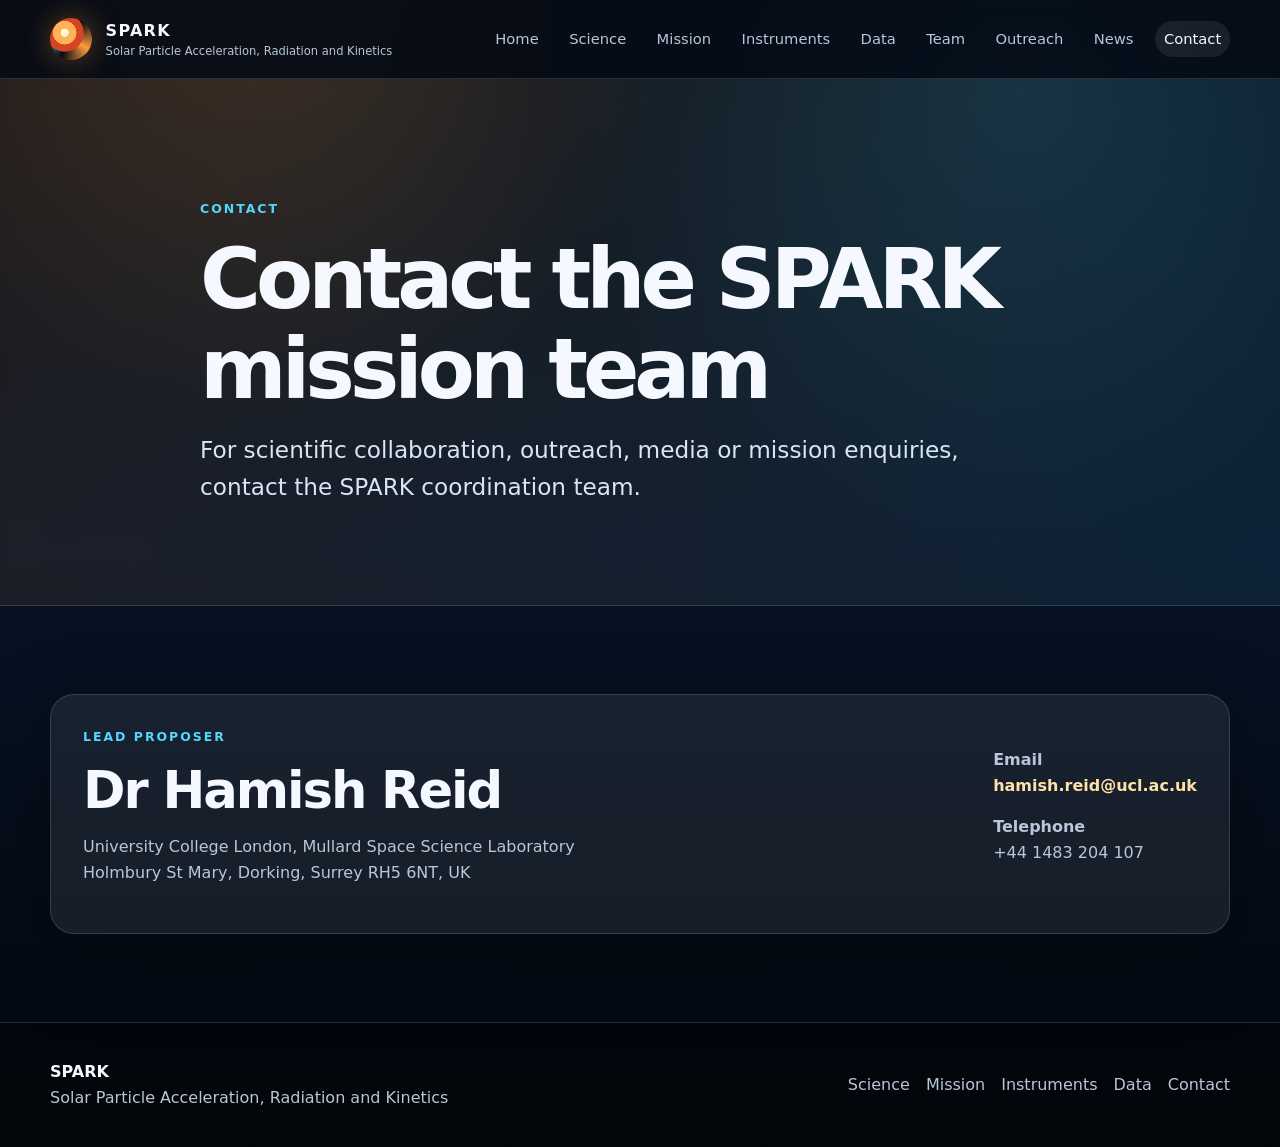
==== contact.html @ b1a7377a "Add files via upload" ====
<!doctype html>
<html lang="en">
<head>
  <meta charset="utf-8" />
  <meta name="viewport" content="width=device-width, initial-scale=1" />
  <meta name="description" content="SPARK — Solar Particle Acceleration, Radiation and Kinetics: an ESA M-class mission concept studying solar flare particle acceleration." />
  <meta name="theme-color" content="#061326" />
  <meta property="og:title" content="SPARK Mission" />
  <meta property="og:description" content="Resolving how magnetised plasmas convert stored energy into accelerated particles and heated plasma." />
  <meta property="og:type" content="website" />
  <meta property="og:image" content="assets/spark-og.svg" />
  <title>SPARK Mission | Solar Particle Acceleration, Radiation and Kinetics</title>
  <link rel="icon" href="assets/favicon.svg" type="image/svg+xml" />
  <link rel="stylesheet" href="styles.css" />
</head>
<body>
<a class="skip-link" href="#main">Skip to content</a>
<header class="site-header">
  <nav class="nav" aria-label="Primary navigation">
    <a class="brand" href="index.html" aria-label="SPARK home">
      <span class="brand-mark" aria-hidden="true"></span>
      <span><strong>SPARK</strong><small>Solar Particle Acceleration, Radiation and Kinetics</small></span>
    </a>
    <button class="nav-toggle" type="button" aria-label="Toggle navigation" aria-expanded="false"><span></span><span></span><span></span></button>
    <div class="nav-links"><a class="" href="index.html">Home</a>
<a class="" href="science.html">Science</a>
<a class="" href="mission.html">Mission</a>
<a class="" href="instruments.html">Instruments</a>
<a class="" href="data.html">Data</a>
<a class="" href="team.html">Team</a>
<a class="" href="outreach.html">Outreach</a>
<a class="" href="news.html">News</a>
<a class="active" href="contact.html">Contact</a></div>
  </nav>
</header>
<main id="main">

<section class="page-hero section"><div class="container narrow reveal"><p class="eyebrow">Contact</p><h1>Contact the SPARK mission team</h1><p class="lead">For scientific collaboration, outreach, media or mission enquiries, contact the SPARK coordination team.</p></div></section>
<section class="section"><div class="container contact-card reveal"><div><p class="section-kicker">Lead proposer</p><h2>Dr Hamish Reid</h2><p>University College London, Mullard Space Science Laboratory<br>Holmbury St Mary, Dorking, Surrey RH5 6NT, UK</p></div><div class="contact-details"><p><strong>Email</strong><br><a href="mailto:hamish.reid@ucl.ac.uk">hamish.reid@ucl.ac.uk</a></p><p><strong>Telephone</strong><br>+44 1483 204 107</p></div></div></section>
</main>
<footer class="site-footer">
  <div class="container footer-grid">
    <div><strong>SPARK</strong><p>Solar Particle Acceleration, Radiation and Kinetics</p></div>
    <div class="footer-links">
      <a href="science.html">Science</a><a href="mission.html">Mission</a><a href="instruments.html">Instruments</a><a href="data.html">Data</a><a href="contact.html">Contact</a>
    </div>
  </div>
</footer>
<script src="script.js"></script>
</body>
</html>
---- styles.css ----
:root{--bg:#061326;--bg2:#091b33;--text:#f5f8ff;--muted:#b8c6d9;--line:rgba(255,255,255,.14);--panel:rgba(255,255,255,.075);--panel2:rgba(255,255,255,.12);--accent:#ff9b3d;--cyan:#54d6ff;--gold:#ffe0a7;--max:1180px;--radius:24px;--shadow:0 24px 80px rgba(0,0,0,.35)}*{box-sizing:border-box}html{scroll-behavior:smooth}body{margin:0;font-family:Inter,ui-sans-serif,system-ui,-apple-system,BlinkMacSystemFont,"Segoe UI",sans-serif;color:var(--text);background:radial-gradient(circle at 20% 0%,rgba(255,155,61,.16),transparent 28%),radial-gradient(circle at 80% 8%,rgba(84,214,255,.13),transparent 32%),linear-gradient(180deg,#050b15 0%,var(--bg) 48%,#03070d 100%);line-height:1.6}a{color:inherit;text-decoration:none}a:hover{color:var(--gold)}.skip-link{position:absolute;left:-999px;top:10px;background:var(--accent);color:#111;padding:.75rem 1rem;border-radius:999px;z-index:1000}.skip-link:focus{left:10px}.container{width:min(var(--max),calc(100% - 40px));margin-inline:auto}.narrow{max-width:880px}.site-header{position:sticky;top:0;z-index:100;backdrop-filter:blur(18px);background:rgba(5,11,21,.78);border-bottom:1px solid var(--line)}.nav{width:min(var(--max),calc(100% - 32px));margin-inline:auto;min-height:78px;display:flex;align-items:center;justify-content:space-between;gap:1rem}.brand{display:inline-flex;align-items:center;gap:.85rem}.brand strong{display:block;letter-spacing:.08em}.brand small{display:block;color:var(--muted);font-size:.72rem;margin-top:-.1rem}.brand-mark{width:42px;height:42px;border-radius:50%;background:radial-gradient(circle at 35% 35%,#fff7d6 0 10%,#ffb257 11% 30%,#d84225 31% 48%,transparent 50%),conic-gradient(from 120deg,var(--accent),transparent,var(--cyan),transparent,var(--accent));box-shadow:0 0 30px rgba(255,155,61,.35)}.nav-links{display:flex;align-items:center;gap:.8rem;color:var(--muted);font-size:.92rem;flex-wrap:wrap}.nav-links a{padding:.42rem .55rem;border-radius:999px}.nav-links a.active,.nav-links a:hover{background:rgba(255,255,255,.08);color:var(--text)}.nav-toggle{display:none;background:none;border:0;padding:.5rem}.nav-toggle span{display:block;width:24px;height:2px;background:var(--text);margin:5px 0}.section{padding:88px 0;position:relative}.hero{min-height:calc(100vh - 78px);display:grid;align-items:center;overflow:hidden}.hero-orbit{position:absolute;inset:0;background:radial-gradient(circle at 79% 48%,rgba(255,177,78,.26) 0 7%,rgba(255,107,61,.10) 8% 18%,transparent 19%),radial-gradient(circle at 80% 50%,transparent 0 19%,rgba(255,255,255,.13) 20%,transparent 21%),linear-gradient(115deg,rgba(6,19,38,.20),rgba(6,19,38,.93));opacity:.95}.hero-grid{display:grid;grid-template-columns:1.35fr .65fr;gap:3rem;align-items:center;position:relative}.page-hero{padding:120px 0 84px;background:linear-gradient(90deg,rgba(255,155,61,.09),rgba(84,214,255,.08));border-bottom:1px solid var(--line)}.eyebrow,.section-kicker,.date{color:var(--cyan);text-transform:uppercase;letter-spacing:.16em;font-weight:850;font-size:.78rem}h1,h2,h3{line-height:1.08;margin:0 0 1rem}h1{font-size:clamp(3rem,6.5vw,6.4rem);letter-spacing:-.06em}h2{font-size:clamp(2rem,4vw,3.7rem);letter-spacing:-.04em}h3{font-size:1.35rem}p{color:var(--muted);margin:0 0 1rem}.lead{font-size:clamp(1.14rem,2vw,1.45rem);max-width:830px;color:#d9e5f4}.button-row{display:flex;gap:1rem;flex-wrap:wrap;margin-top:2rem}.button{display:inline-flex;align-items:center;justify-content:center;min-height:48px;padding:0 1.15rem;border-radius:999px;font-weight:850}.button.primary{background:var(--accent);color:#130a02}.button.secondary{border:1px solid var(--line);background:rgba(255,255,255,.05)}.mission-card,.card,.instrument,.news-card,.contact-card,.timeline,.feature-list,.callout{background:var(--panel);border:1px solid var(--line);border-radius:var(--radius);box-shadow:var(--shadow)}.mission-card{padding:1.5rem}.mission-card h2{font-size:2.3rem}.mission-card dl{margin:1.5rem 0 0}.mission-card div{border-top:1px solid var(--line);padding:.9rem 0}.mission-card dt{color:var(--gold);font-weight:850}.mission-card dd{margin:0;color:var(--muted)}.intro-band{background:linear-gradient(90deg,rgba(255,155,61,.09),rgba(84,214,255,.08));border-block:1px solid var(--line)}.section-heading{max-width:880px;margin-bottom:2.5rem}.cards{display:grid;gap:1.25rem}.cards.three{grid-template-columns:repeat(3,1fr)}.cards.two{grid-template-columns:repeat(2,1fr)}.card{padding:1.4rem}.card-number{color:var(--accent);font-weight:900;font-size:.85rem;letter-spacing:.14em}.split{display:grid;grid-template-columns:1fr .85fr;gap:3rem;align-items:start}.dark-panel{background:rgba(0,0,0,.22);border-block:1px solid var(--line)}.timeline{padding:1.2rem}.timeline div{display:grid;grid-template-columns:115px 1fr;gap:1rem;padding:1rem 0;border-bottom:1px solid var(--line)}.timeline div:last-child{border-bottom:0}.timeline span{color:var(--accent);font-weight:900}.timeline p{margin:0}.feature-list{padding:1rem}.feature-list div{padding:1rem;border-bottom:1px solid var(--line)}.feature-list div:last-child{border-bottom:0}.feature-list strong{display:block;color:var(--gold);font-size:1.05rem}.feature-list span{color:var(--muted)}.callout{padding:1.4rem;background:linear-gradient(145deg,rgba(255,155,61,.14),rgba(84,214,255,.09))}.number-grid{display:grid;grid-template-columns:repeat(4,1fr);gap:1px;background:var(--line);border:1px solid var(--line);border-radius:var(--radius);overflow:hidden;box-shadow:var(--shadow)}.number-grid div{background:rgba(6,19,38,.86);padding:1.4rem;min-height:125px}.number-grid strong{display:block;color:var(--accent);font-size:2rem;line-height:1.05}.number-grid span{color:var(--muted)}.number-grid.compact{grid-template-columns:repeat(2,1fr)}.instrument-grid{display:grid;grid-template-columns:repeat(2,1fr);gap:1.25rem}.instrument{padding:1.6rem}.instrument.big{min-height:100%}.instrument-icon{width:64px;height:64px;display:grid;place-items:center;border-radius:18px;margin-bottom:1.2rem;font-weight:900}.instrument-icon.gamma{background:rgba(255,155,61,.16);color:var(--gold)}.instrument-icon.euv{background:rgba(84,214,255,.14);color:var(--cyan)}.instrument-subtitle{color:var(--gold)}ul{color:var(--muted);padding-left:1.2rem}li{margin:.45rem 0}.traceability{display:grid;grid-template-columns:repeat(2,1fr);gap:1px;background:var(--line);border-radius:var(--radius);overflow:hidden;border:1px solid var(--line);box-shadow:var(--shadow)}.traceability div{background:rgba(6,19,38,.86);padding:1.2rem;display:grid;grid-template-columns:80px 1fr;gap:1rem}.traceability b{color:var(--accent)}.traceability span{color:var(--muted)}.news-grid{display:grid;grid-template-columns:repeat(3,1fr);gap:1.25rem}.news-card{padding:1.35rem}.contact-card{padding:2rem;display:grid;grid-template-columns:1fr auto;gap:2rem;align-items:center}.contact-details a{color:var(--gold);font-weight:850}.site-footer{padding:36px 0;border-top:1px solid var(--line);background:rgba(0,0,0,.3)}.footer-grid{display:flex;justify-content:space-between;gap:1rem;align-items:center}.footer-links{display:flex;gap:1rem;color:var(--muted);flex-wrap:wrap}.footer-grid p{margin:0}.reveal{opacity:0;transform:translateY(18px);transition:opacity 700ms ease,transform 700ms ease}.reveal.visible{opacity:1;transform:translateY(0)}@media(prefers-reduced-motion:reduce){html{scroll-behavior:auto}.reveal{opacity:1;transform:none;transition:none}}@media(max-width:980px){.nav-toggle{display:block}.nav-links{position:absolute;inset:78px 16px auto;display:none;flex-direction:column;align-items:stretch;padding:1rem;background:rgba(5,11,21,.97);border:1px solid var(--line);border-radius:18px}.nav-links.open{display:flex}.hero-grid,.split,.contact-card{grid-template-columns:1fr}.cards.three,.cards.two,.instrument-grid,.news-grid,.traceability{grid-template-columns:1fr}.number-grid{grid-template-columns:repeat(2,1fr)}.section{padding:68px 0}.footer-grid{flex-direction:column;align-items:flex-start}}@media(max-width:560px){.container{width:min(var(--max),calc(100% - 28px))}.brand small{display:none}.timeline div,.traceability div{grid-template-columns:1fr;gap:.25rem}.number-grid,.number-grid.compact{grid-template-columns:1fr}h1{font-size:2.85rem}.page-hero{padding:86px 0 58px}}
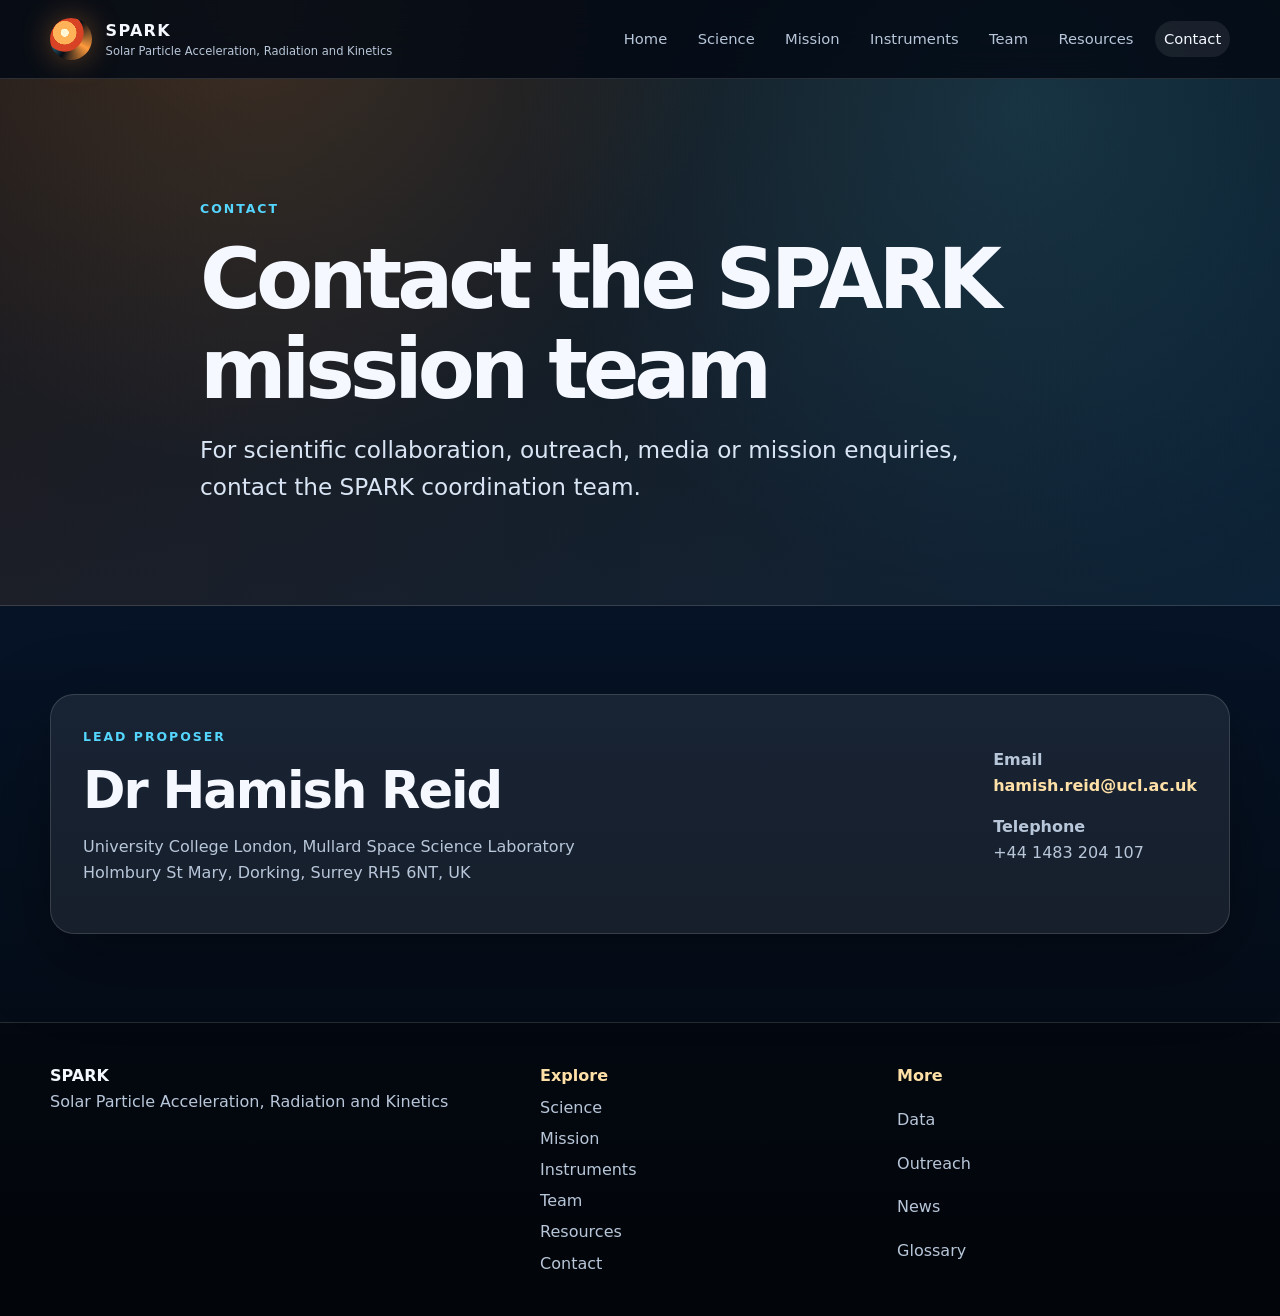
==== commit 910cc985: "Add files via upload" ====
--- a/contact.html
+++ b/contact.html
@@ -1,17 +1,17 @@
 <!doctype html>
 <html lang="en">
 <head>
-  <meta charset="utf-8" />
-  <meta name="viewport" content="width=device-width, initial-scale=1" />
-  <meta name="description" content="SPARK — Solar Particle Acceleration, Radiation and Kinetics: an ESA M-class mission concept studying solar flare particle acceleration." />
-  <meta name="theme-color" content="#061326" />
-  <meta property="og:title" content="SPARK Mission" />
-  <meta property="og:description" content="Resolving how magnetised plasmas convert stored energy into accelerated particles and heated plasma." />
-  <meta property="og:type" content="website" />
-  <meta property="og:image" content="assets/spark-og.svg" />
-  <title>SPARK Mission | Solar Particle Acceleration, Radiation and Kinetics</title>
-  <link rel="icon" href="assets/favicon.svg" type="image/svg+xml" />
-  <link rel="stylesheet" href="styles.css" />
+  <meta charset="utf-8">
+  <meta name="viewport" content="width=device-width, initial-scale=1">
+  <meta name="description" content="SPARK — Solar Particle Acceleration, Radiation and Kinetics: an ESA M-class mission concept studying solar flare particle acceleration.">
+  <meta name="theme-color" content="#061326">
+  <meta property="og:title" content="SPARK Contact">
+  <meta property="og:description" content="Resolving how magnetised plasmas convert stored energy into accelerated particles and heated plasma.">
+  <meta property="og:type" content="website">
+  <meta property="og:image" content="assets/spark-og.svg">
+  <title>SPARK Contact | Solar Particle Acceleration, Radiation and Kinetics</title>
+  <link rel="icon" href="assets/favicon.svg" type="image/svg+xml">
+  <link rel="stylesheet" href="styles.css">
 </head>
 <body>
 <a class="skip-link" href="#main">Skip to content</a>
@@ -22,28 +22,19 @@
       <span><strong>SPARK</strong><small>Solar Particle Acceleration, Radiation and Kinetics</small></span>
     </a>
     <button class="nav-toggle" type="button" aria-label="Toggle navigation" aria-expanded="false"><span></span><span></span><span></span></button>
-    <div class="nav-links"><a class="" href="index.html">Home</a>
-<a class="" href="science.html">Science</a>
-<a class="" href="mission.html">Mission</a>
-<a class="" href="instruments.html">Instruments</a>
-<a class="" href="data.html">Data</a>
-<a class="" href="team.html">Team</a>
-<a class="" href="outreach.html">Outreach</a>
-<a class="" href="news.html">News</a>
-<a class="active" href="contact.html">Contact</a></div>
+    <div class="nav-links"><a class="" href="index.html">Home</a><a class="" href="science.html">Science</a><a class="" href="mission.html">Mission</a><a class="" href="instruments.html">Instruments</a><a class="" href="team.html">Team</a><a class="" href="resources.html">Resources</a><a class="active" href="contact.html">Contact</a></div>
   </nav>
 </header>
 <main id="main">
-
-<section class="page-hero section"><div class="container narrow reveal"><p class="eyebrow">Contact</p><h1>Contact the SPARK mission team</h1><p class="lead">For scientific collaboration, outreach, media or mission enquiries, contact the SPARK coordination team.</p></div></section>
-<section class="section"><div class="container contact-card reveal"><div><p class="section-kicker">Lead proposer</p><h2>Dr Hamish Reid</h2><p>University College London, Mullard Space Science Laboratory<br>Holmbury St Mary, Dorking, Surrey RH5 6NT, UK</p></div><div class="contact-details"><p><strong>Email</strong><br><a href="mailto:hamish.reid@ucl.ac.uk">hamish.reid@ucl.ac.uk</a></p><p><strong>Telephone</strong><br>+44 1483 204 107</p></div></div></section>
-</main>
+<section class="page-hero section"><div class="container narrow reveal"><p class="eyebrow">Contact</p><h1>Contact the SPARK mission team</h1><p class="lead">For scientific collaboration, outreach, media or mission enquiries, contact the SPARK coordination team.</p></div></section><section class="section"><div class="container contact-card reveal"><div><p class="section-kicker">Lead proposer</p><h2>Dr Hamish Reid</h2><p>University College London, Mullard Space Science Laboratory<br>Holmbury St Mary, Dorking, Surrey RH5 6NT, UK</p></div><div class="contact-details"><p><strong>Email</strong><br><a href="mailto:hamish.reid@ucl.ac.uk">hamish.reid@ucl.ac.uk</a></p><p><strong>Telephone</strong><br>+44 1483 204 107</p></div></div></section></main>
 <footer class="site-footer">
   <div class="container footer-grid">
-    <div><strong>SPARK</strong><p>Solar Particle Acceleration, Radiation and Kinetics</p></div>
-    <div class="footer-links">
-      <a href="science.html">Science</a><a href="mission.html">Mission</a><a href="instruments.html">Instruments</a><a href="data.html">Data</a><a href="contact.html">Contact</a>
+    <div>
+      <strong>SPARK</strong>
+      <p>Solar Particle Acceleration, Radiation and Kinetics</p>
     </div>
+    <div class="footer-col"><span>Explore</span><a href="science.html">Science</a><a href="mission.html">Mission</a><a href="instruments.html">Instruments</a><a href="team.html">Team</a><a href="resources.html">Resources</a><a href="contact.html">Contact</a></div>
+    <div class="footer-col"><span>More</span><a href="data.html">Data</a><a href="outreach.html">Outreach</a><a href="news.html">News</a><a href="glossary.html">Glossary</a></div>
   </div>
 </footer>
 <script src="script.js"></script>
--- a/styles.css
+++ b/styles.css
@@ -1 +1 @@
-:root{--bg:#061326;--bg2:#091b33;--text:#f5f8ff;--muted:#b8c6d9;--line:rgba(255,255,255,.14);--panel:rgba(255,255,255,.075);--panel2:rgba(255,255,255,.12);--accent:#ff9b3d;--cyan:#54d6ff;--gold:#ffe0a7;--max:1180px;--radius:24px;--shadow:0 24px 80px rgba(0,0,0,.35)}*{box-sizing:border-box}html{scroll-behavior:smooth}body{margin:0;font-family:Inter,ui-sans-serif,system-ui,-apple-system,BlinkMacSystemFont,"Segoe UI",sans-serif;color:var(--text);background:radial-gradient(circle at 20% 0%,rgba(255,155,61,.16),transparent 28%),radial-gradient(circle at 80% 8%,rgba(84,214,255,.13),transparent 32%),linear-gradient(180deg,#050b15 0%,var(--bg) 48%,#03070d 100%);line-height:1.6}a{color:inherit;text-decoration:none}a:hover{color:var(--gold)}.skip-link{position:absolute;left:-999px;top:10px;background:var(--accent);color:#111;padding:.75rem 1rem;border-radius:999px;z-index:1000}.skip-link:focus{left:10px}.container{width:min(var(--max),calc(100% - 40px));margin-inline:auto}.narrow{max-width:880px}.site-header{position:sticky;top:0;z-index:100;backdrop-filter:blur(18px);background:rgba(5,11,21,.78);border-bottom:1px solid var(--line)}.nav{width:min(var(--max),calc(100% - 32px));margin-inline:auto;min-height:78px;display:flex;align-items:center;justify-content:space-between;gap:1rem}.brand{display:inline-flex;align-items:center;gap:.85rem}.brand strong{display:block;letter-spacing:.08em}.brand small{display:block;color:var(--muted);font-size:.72rem;margin-top:-.1rem}.brand-mark{width:42px;height:42px;border-radius:50%;background:radial-gradient(circle at 35% 35%,#fff7d6 0 10%,#ffb257 11% 30%,#d84225 31% 48%,transparent 50%),conic-gradient(from 120deg,var(--accent),transparent,var(--cyan),transparent,var(--accent));box-shadow:0 0 30px rgba(255,155,61,.35)}.nav-links{display:flex;align-items:center;gap:.8rem;color:var(--muted);font-size:.92rem;flex-wrap:wrap}.nav-links a{padding:.42rem .55rem;border-radius:999px}.nav-links a.active,.nav-links a:hover{background:rgba(255,255,255,.08);color:var(--text)}.nav-toggle{display:none;background:none;border:0;padding:.5rem}.nav-toggle span{display:block;width:24px;height:2px;background:var(--text);margin:5px 0}.section{padding:88px 0;position:relative}.hero{min-height:calc(100vh - 78px);display:grid;align-items:center;overflow:hidden}.hero-orbit{position:absolute;inset:0;background:radial-gradient(circle at 79% 48%,rgba(255,177,78,.26) 0 7%,rgba(255,107,61,.10) 8% 18%,transparent 19%),radial-gradient(circle at 80% 50%,transparent 0 19%,rgba(255,255,255,.13) 20%,transparent 21%),linear-gradient(115deg,rgba(6,19,38,.20),rgba(6,19,38,.93));opacity:.95}.hero-grid{display:grid;grid-template-columns:1.35fr .65fr;gap:3rem;align-items:center;position:relative}.page-hero{padding:120px 0 84px;background:linear-gradient(90deg,rgba(255,155,61,.09),rgba(84,214,255,.08));border-bottom:1px solid var(--line)}.eyebrow,.section-kicker,.date{color:var(--cyan);text-transform:uppercase;letter-spacing:.16em;font-weight:850;font-size:.78rem}h1,h2,h3{line-height:1.08;margin:0 0 1rem}h1{font-size:clamp(3rem,6.5vw,6.4rem);letter-spacing:-.06em}h2{font-size:clamp(2rem,4vw,3.7rem);letter-spacing:-.04em}h3{font-size:1.35rem}p{color:var(--muted);margin:0 0 1rem}.lead{font-size:clamp(1.14rem,2vw,1.45rem);max-width:830px;color:#d9e5f4}.button-row{display:flex;gap:1rem;flex-wrap:wrap;margin-top:2rem}.button{display:inline-flex;align-items:center;justify-content:center;min-height:48px;padding:0 1.15rem;border-radius:999px;font-weight:850}.button.primary{background:var(--accent);color:#130a02}.button.secondary{border:1px solid var(--line);background:rgba(255,255,255,.05)}.mission-card,.card,.instrument,.news-card,.contact-card,.timeline,.feature-list,.callout{background:var(--panel);border:1px solid var(--line);border-radius:var(--radius);box-shadow:var(--shadow)}.mission-card{padding:1.5rem}.mission-card h2{font-size:2.3rem}.mission-card dl{margin:1.5rem 0 0}.mission-card div{border-top:1px solid var(--line);padding:.9rem 0}.mission-card dt{color:var(--gold);font-weight:850}.mission-card dd{margin:0;color:var(--muted)}.intro-band{background:linear-gradient(90deg,rgba(255,155,61,.09),rgba(84,214,255,.08));border-block:1px solid var(--line)}.section-heading{max-width:880px;margin-bottom:2.5rem}.cards{display:grid;gap:1.25rem}.cards.three{grid-template-columns:repeat(3,1fr)}.cards.two{grid-template-columns:repeat(2,1fr)}.card{padding:1.4rem}.card-number{color:var(--accent);font-weight:900;font-size:.85rem;letter-spacing:.14em}.split{display:grid;grid-template-columns:1fr .85fr;gap:3rem;align-items:start}.dark-panel{background:rgba(0,0,0,.22);border-block:1px solid var(--line)}.timeline{padding:1.2rem}.timeline div{display:grid;grid-template-columns:115px 1fr;gap:1rem;padding:1rem 0;border-bottom:1px solid var(--line)}.timeline div:last-child{border-bottom:0}.timeline span{color:var(--accent);font-weight:900}.timeline p{margin:0}.feature-list{padding:1rem}.feature-list div{padding:1rem;border-bottom:1px solid var(--line)}.feature-list div:last-child{border-bottom:0}.feature-list strong{display:block;color:var(--gold);font-size:1.05rem}.feature-list span{color:var(--muted)}.callout{padding:1.4rem;background:linear-gradient(145deg,rgba(255,155,61,.14),rgba(84,214,255,.09))}.number-grid{display:grid;grid-template-columns:repeat(4,1fr);gap:1px;background:var(--line);border:1px solid var(--line);border-radius:var(--radius);overflow:hidden;box-shadow:var(--shadow)}.number-grid div{background:rgba(6,19,38,.86);padding:1.4rem;min-height:125px}.number-grid strong{display:block;color:var(--accent);font-size:2rem;line-height:1.05}.number-grid span{color:var(--muted)}.number-grid.compact{grid-template-columns:repeat(2,1fr)}.instrument-grid{display:grid;grid-template-columns:repeat(2,1fr);gap:1.25rem}.instrument{padding:1.6rem}.instrument.big{min-height:100%}.instrument-icon{width:64px;height:64px;display:grid;place-items:center;border-radius:18px;margin-bottom:1.2rem;font-weight:900}.instrument-icon.gamma{background:rgba(255,155,61,.16);color:var(--gold)}.instrument-icon.euv{background:rgba(84,214,255,.14);color:var(--cyan)}.instrument-subtitle{color:var(--gold)}ul{color:var(--muted);padding-left:1.2rem}li{margin:.45rem 0}.traceability{display:grid;grid-template-columns:repeat(2,1fr);gap:1px;background:var(--line);border-radius:var(--radius);overflow:hidden;border:1px solid var(--line);box-shadow:var(--shadow)}.traceability div{background:rgba(6,19,38,.86);padding:1.2rem;display:grid;grid-template-columns:80px 1fr;gap:1rem}.traceability b{color:var(--accent)}.traceability span{color:var(--muted)}.news-grid{display:grid;grid-template-columns:repeat(3,1fr);gap:1.25rem}.news-card{padding:1.35rem}.contact-card{padding:2rem;display:grid;grid-template-columns:1fr auto;gap:2rem;align-items:center}.contact-details a{color:var(--gold);font-weight:850}.site-footer{padding:36px 0;border-top:1px solid var(--line);background:rgba(0,0,0,.3)}.footer-grid{display:flex;justify-content:space-between;gap:1rem;align-items:center}.footer-links{display:flex;gap:1rem;color:var(--muted);flex-wrap:wrap}.footer-grid p{margin:0}.reveal{opacity:0;transform:translateY(18px);transition:opacity 700ms ease,transform 700ms ease}.reveal.visible{opacity:1;transform:translateY(0)}@media(prefers-reduced-motion:reduce){html{scroll-behavior:auto}.reveal{opacity:1;transform:none;transition:none}}@media(max-width:980px){.nav-toggle{display:block}.nav-links{position:absolute;inset:78px 16px auto;display:none;flex-direction:column;align-items:stretch;padding:1rem;background:rgba(5,11,21,.97);border:1px solid var(--line);border-radius:18px}.nav-links.open{display:flex}.hero-grid,.split,.contact-card{grid-template-columns:1fr}.cards.three,.cards.two,.instrument-grid,.news-grid,.traceability{grid-template-columns:1fr}.number-grid{grid-template-columns:repeat(2,1fr)}.section{padding:68px 0}.footer-grid{flex-direction:column;align-items:flex-start}}@media(max-width:560px){.container{width:min(var(--max),calc(100% - 28px))}.brand small{display:none}.timeline div,.traceability div{grid-template-columns:1fr;gap:.25rem}.number-grid,.number-grid.compact{grid-template-columns:1fr}h1{font-size:2.85rem}.page-hero{padding:86px 0 58px}}+:root{--bg:#061326;--text:#f5f8ff;--muted:#b8c6d9;--line:rgba(255,255,255,.14);--panel:rgba(255,255,255,.075);--accent:#ff9b3d;--cyan:#54d6ff;--gold:#ffe0a7;--max:1180px;--radius:24px;--shadow:0 24px 80px rgba(0,0,0,.35)}*{box-sizing:border-box}html{scroll-behavior:smooth}body{margin:0;font-family:Inter,ui-sans-serif,system-ui,-apple-system,BlinkMacSystemFont,"Segoe UI",sans-serif;color:var(--text);background:radial-gradient(circle at 20% 0%,rgba(255,155,61,.16),transparent 28%),radial-gradient(circle at 80% 8%,rgba(84,214,255,.13),transparent 32%),linear-gradient(180deg,#050b15 0%,var(--bg) 48%,#03070d 100%);line-height:1.6;overflow-x:hidden}a{color:inherit;text-decoration:none}a:hover{color:var(--gold)}.skip-link{position:absolute;left:-999px;top:10px;background:var(--accent);color:#111;padding:.75rem 1rem;border-radius:999px;z-index:1000}.skip-link:focus{left:10px}.container{width:min(var(--max),calc(100% - 40px));margin-inline:auto;max-width:100%}.narrow{max-width:880px}.site-header{position:sticky;top:0;z-index:100;backdrop-filter:blur(18px);background:rgba(5,11,21,.78);border-bottom:1px solid var(--line)}.nav{width:min(var(--max),calc(100% - 32px));margin-inline:auto;min-height:78px;display:flex;align-items:center;justify-content:space-between;gap:1rem}.brand{display:inline-flex;align-items:center;gap:.85rem}.brand strong{display:block;letter-spacing:.08em}.brand small{display:block;color:var(--muted);font-size:.72rem;margin-top:-.1rem}.brand-mark{width:42px;height:42px;border-radius:50%;background:radial-gradient(circle at 35% 35%,#fff7d6 0 10%,#ffb257 11% 30%,#d84225 31% 48%,transparent 50%),conic-gradient(from 120deg,var(--accent),transparent,var(--cyan),transparent,var(--accent));box-shadow:0 0 30px rgba(255,155,61,.35);flex:0 0 auto}.nav-links{display:flex;align-items:center;gap:.8rem;color:var(--muted);font-size:.92rem;flex-wrap:wrap}.nav-links a{padding:.42rem .55rem;border-radius:999px}.nav-links a.active,.nav-links a:hover{background:rgba(255,255,255,.08);color:var(--text)}.nav-toggle{display:none;background:none;border:0;padding:.5rem}.nav-toggle span{display:block;width:24px;height:2px;background:var(--text);margin:5px 0}.section{padding:88px 0;position:relative}.hero{min-height:calc(100vh - 78px);display:grid;align-items:center;overflow:hidden}.hero-visual{background:#050b15}.hero-image{position:absolute;inset:0;opacity:.36}.hero-image img{width:100%;height:100%;object-fit:cover}.hero-shade{position:absolute;inset:0;background:linear-gradient(90deg,rgba(5,11,21,.98) 0%,rgba(5,11,21,.83) 45%,rgba(5,11,21,.34) 100%)}.hero-grid{display:grid;grid-template-columns:minmax(0,1.35fr) minmax(280px,.65fr);gap:3rem;align-items:center;position:relative}.page-hero{padding:120px 0 84px;background:linear-gradient(90deg,rgba(255,155,61,.09),rgba(84,214,255,.08));border-bottom:1px solid var(--line)}.eyebrow,.section-kicker,.date{color:var(--cyan);text-transform:uppercase;letter-spacing:.16em;font-weight:850;font-size:.78rem}h1,h2,h3{line-height:1.08;margin:0 0 1rem}h1{font-size:clamp(3rem,6.5vw,6.4rem);letter-spacing:-.06em}h2{font-size:clamp(2rem,4vw,3.7rem);letter-spacing:-.04em}h3{font-size:1.35rem}p{color:var(--muted);margin:0 0 1rem}.lead{font-size:clamp(1.14rem,2vw,1.45rem);max-width:830px;color:#d9e5f4}.button-row{display:flex;gap:1rem;flex-wrap:wrap;margin-top:2rem}.button{display:inline-flex;align-items:center;justify-content:center;min-height:48px;padding:0 1.15rem;border-radius:999px;font-weight:850}.button.primary{background:var(--accent);color:#130a02}.button.secondary{border:1px solid var(--line);background:rgba(255,255,255,.05)}.mission-card,.card,.instrument,.news-card,.contact-card,.timeline,.feature-list,.callout,.cta-card,.glossary-item{background:var(--panel);border:1px solid var(--line);border-radius:var(--radius);box-shadow:var(--shadow)}.mission-card{padding:1.5rem}.mission-card h2{font-size:2.3rem}.mission-card dl{margin:1.5rem 0 0}.mission-card div{border-top:1px solid var(--line);padding:.9rem 0}.mission-card dt{color:var(--gold);font-weight:850}.mission-card dd{margin:0;color:var(--muted)}.intro-band{background:linear-gradient(90deg,rgba(255,155,61,.09),rgba(84,214,255,.08));border-block:1px solid var(--line)}.section-heading{max-width:880px;margin-bottom:2.5rem}.section-summary{margin-top:1.4rem;font-size:1.15rem}.cards{display:grid;gap:1.25rem}.cards.three{grid-template-columns:repeat(3,minmax(0,1fr))}.cards.two{grid-template-columns:repeat(2,minmax(0,1fr))}.card{padding:1.4rem;min-width:0}.card-number{color:var(--accent);font-weight:900;font-size:.85rem;letter-spacing:.14em}.split{display:grid;grid-template-columns:minmax(0,1fr) minmax(280px,.85fr);gap:3rem;align-items:start}.dark-panel{background:rgba(0,0,0,.22);border-block:1px solid var(--line)}.timeline{padding:1.2rem}.timeline div{display:grid;grid-template-columns:115px minmax(0,1fr);gap:1rem;padding:1rem 0;border-bottom:1px solid var(--line)}.timeline div:last-child{border-bottom:0}.timeline span{color:var(--accent);font-weight:900}.feature-list{padding:1rem}.feature-list div{padding:1rem;border-bottom:1px solid var(--line)}.feature-list div:last-child{border-bottom:0}.feature-list strong{display:block;color:var(--gold);font-size:1.05rem}.callout{padding:1.4rem;background:linear-gradient(145deg,rgba(255,155,61,.14),rgba(84,214,255,.09))}.numbers-strip{padding:22px 0;border-block:1px solid var(--line);background:rgba(0,0,0,.25)}.number-grid{display:grid;grid-template-columns:repeat(4,minmax(0,1fr));gap:1px;background:var(--line);border:1px solid var(--line);border-radius:var(--radius);overflow:hidden;box-shadow:var(--shadow)}.number-grid.compact-strip{grid-template-columns:repeat(6,minmax(0,1fr))}.number-grid.compact{grid-template-columns:repeat(2,minmax(0,1fr))}.number-grid div{background:rgba(6,19,38,.86);padding:1.25rem;min-height:118px}.number-grid strong{display:block;color:var(--accent);font-size:1.85rem;line-height:1.05}.instrument{padding:1.6rem;min-width:0}.instrument.big{min-height:100%}.instrument-icon{width:64px;height:64px;display:grid;place-items:center;border-radius:18px;margin-bottom:1.2rem;font-weight:900}.instrument-icon.gamma{background:rgba(255,155,61,.16);color:var(--gold)}.instrument-icon.euv{background:rgba(84,214,255,.14);color:var(--cyan)}.instrument-subtitle{color:var(--gold)}ul{color:var(--muted);padding-left:1.2rem}.quick-facts{display:grid;gap:.55rem;margin-top:1rem}.quick-facts span{display:block;border:1px solid var(--line);border-radius:14px;padding:.65rem .8rem;color:#dce8f8;background:rgba(255,255,255,.04)}.traceability{display:grid;grid-template-columns:repeat(2,minmax(0,1fr));gap:1px;background:var(--line);border-radius:var(--radius);overflow:hidden;border:1px solid var(--line);box-shadow:var(--shadow)}.traceability div{background:rgba(6,19,38,.86);padding:1.2rem;display:grid;grid-template-columns:80px minmax(0,1fr);gap:1rem}.traceability b{color:var(--accent)}.trace-flow{display:grid;grid-template-columns:repeat(3,minmax(0,1fr));gap:1.25rem}.trace-flow article{background:rgba(255,255,255,.075);border:1px solid var(--line);border-radius:var(--radius);padding:1.35rem;box-shadow:var(--shadow)}.trace-flow .capability{color:var(--gold)}.news-grid{display:grid;grid-template-columns:repeat(3,minmax(0,1fr));gap:1.25rem}.news-card{padding:1.35rem;min-width:0}.contact-card{padding:2rem;display:grid;grid-template-columns:minmax(0,1fr) auto;gap:2rem;align-items:center}.contact-details a{color:var(--gold);font-weight:850}.figure-showcase{background:rgba(255,255,255,.025);border-block:1px solid var(--line);overflow-x:hidden}.figure-showcase .container,.figure-grid,.site-figure{max-width:100%;min-width:0}.figure-grid{display:grid;gap:1.25rem;width:100%;overflow:hidden;align-items:start}.figure-grid.two{grid-template-columns:repeat(2,minmax(0,1fr))}.site-figure{margin:0;width:100%;max-width:100%;min-width:0;overflow:hidden;background:rgba(255,255,255,.075);border:1px solid var(--line);border-radius:var(--radius);box-shadow:var(--shadow)}.site-figure.wide{grid-column:1/-1;width:100%;max-width:100%}.site-figure img{display:block;width:100%;max-width:100%;height:auto;object-fit:contain;background:#fff}.site-figure.wide img{width:100%;max-width:100%;max-height:72vh;object-fit:contain;background:#fff}.site-figure figcaption{padding:1rem 1.2rem;color:var(--muted);font-size:.95rem;border-top:1px solid var(--line)}.figure-why{margin:.7rem 0 0;color:#d9e5f4}.cta-card{display:flex;align-items:center;justify-content:space-between;gap:2rem;padding:1.7rem}.resource-grid{display:grid;grid-template-columns:repeat(3,minmax(0,1fr));gap:1rem}.resource-grid a{display:block;padding:1rem;border:1px solid var(--line);border-radius:18px;background:rgba(255,255,255,.06);color:#e8f2ff}.glossary-grid{display:grid;grid-template-columns:repeat(3,minmax(0,1fr));gap:1.25rem}.glossary-item{padding:1.25rem}.glossary-item h3{color:var(--gold)}.site-footer{padding:40px 0;border-top:1px solid var(--line);background:rgba(0,0,0,.3)}.footer-grid{display:grid;grid-template-columns:1.4fr 1fr 1fr;gap:1.5rem}.footer-col{display:grid;gap:.35rem;color:var(--muted)}.footer-col span{color:var(--gold);font-weight:850}.reveal{opacity:0;transform:translateY(18px);transition:opacity 700ms ease,transform 700ms ease}.reveal.visible{opacity:1;transform:translateY(0)}@media(prefers-reduced-motion:reduce){html{scroll-behavior:auto}.reveal{opacity:1;transform:none;transition:none}}@media(max-width:980px){.nav-toggle{display:block}.nav-links{position:absolute;inset:78px 16px auto;display:none;flex-direction:column;align-items:stretch;padding:1rem;background:rgba(5,11,21,.97);border:1px solid var(--line);border-radius:18px}.nav-links.open{display:flex}.hero-grid,.split,.contact-card{grid-template-columns:1fr}.cards.three,.cards.two,.news-grid,.traceability,.figure-grid.two,.trace-flow,.resource-grid,.glossary-grid{grid-template-columns:1fr}.figure-showcase .container{width:min(var(--max),calc(100% - 28px))}.site-figure.wide{grid-column:auto}.site-figure.wide img{max-height:none}.number-grid,.number-grid.compact-strip{grid-template-columns:repeat(2,minmax(0,1fr))}.section{padding:68px 0}.footer-grid{grid-template-columns:1fr}.cta-card{align-items:flex-start;flex-direction:column}.hero-image{opacity:.22}.hero-shade{background:rgba(5,11,21,.86)}}@media(max-width:560px){.container{width:min(var(--max),calc(100% - 28px))}.brand small{display:none}.timeline div,.traceability div{grid-template-columns:1fr;gap:.25rem}.number-grid,.number-grid.compact-strip{grid-template-columns:1fr}h1{font-size:2.85rem}.page-hero{padding:86px 0 58px}}
